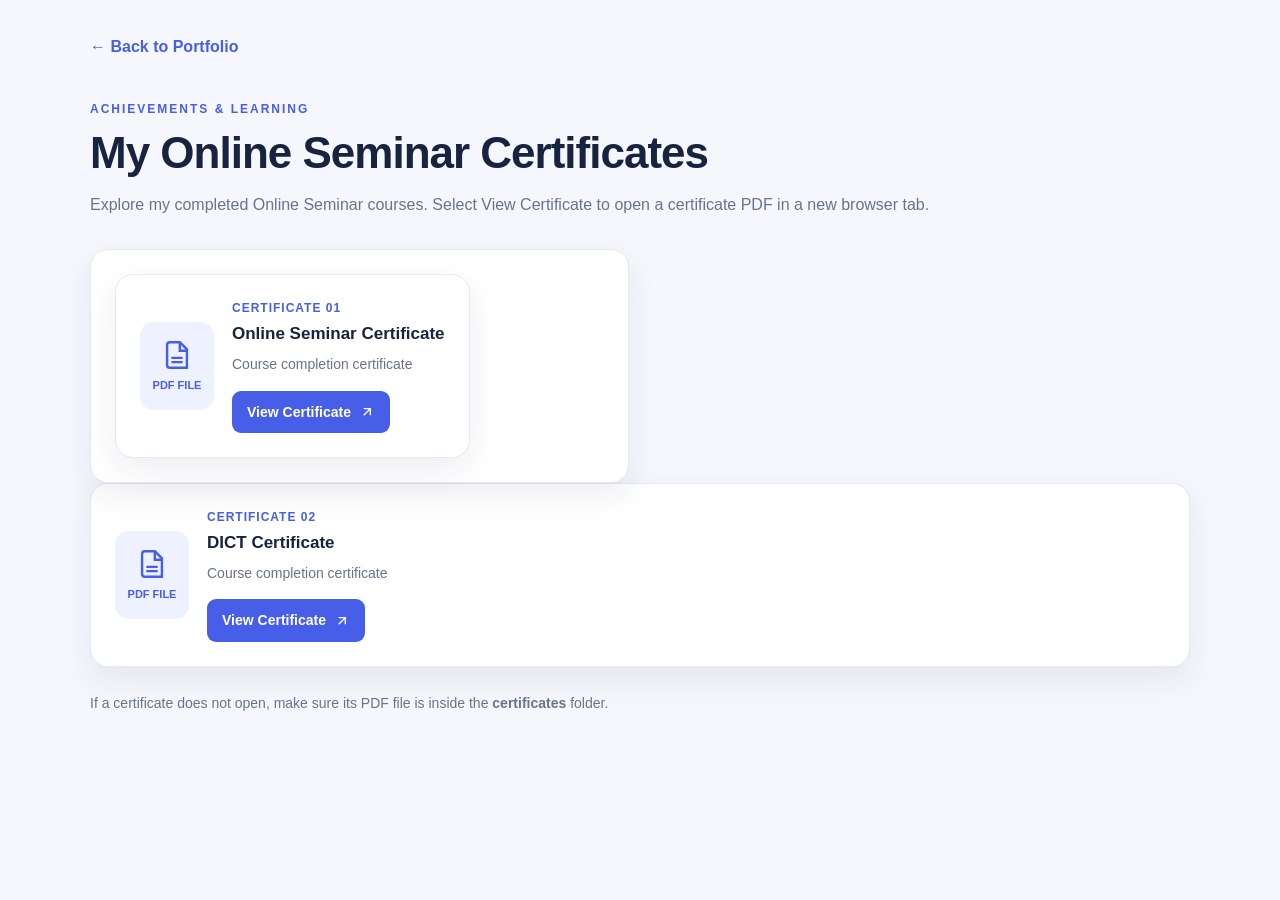
==== Online-Seminar-Certificate.html @ 8337669b "Add files via upload" ====
<!DOCTYPE html>
<html lang="en">
<head>
  <meta charset="UTF-8">
  <meta name="viewport" content="width=device-width, initial-scale=1.0">
  <title>Online Seminar Certificates | My Portfolio</title>

  <style>
    :root {
      --bg: #f5f7fc;
      --surface: #ffffff;
      --text: #17233f;
      --muted: #68748b;
      --accent: #465ee8;
      --accent-dark: #3448c5;
      --line: #e4e9f4;
      --shadow: 0 12px 32px rgba(25, 42, 85, 0.08);
    }

    * {
      box-sizing: border-box;
    }

    body {
      margin: 0;
      font-family: "Segoe UI", Arial, sans-serif;
      background: var(--bg);
      color: var(--text);
      line-height: 1.6;
    }

    .container {
      width: min(1100px, 92%);
      margin: auto;
      padding: 34px 0 60px;
    }

    .back {
      display: inline-block;
      color: var(--accent);
      text-decoration: none;
      font-weight: 700;
      margin-bottom: 28px;
    }

    .back:hover {
      color: var(--accent-dark);
    }

    .eyebrow {
      color: var(--accent);
      text-transform: uppercase;
      letter-spacing: 2px;
      font-size: 12px;
      font-weight: 800;
      margin-bottom: 8px;
    }

    h1 {
      font-size: clamp(30px, 4vw, 44px);
      line-height: 1.2;
      letter-spacing: -1px;
      margin: 0 0 12px;
    }

    .subtitle {
      color: var(--muted);
      margin: 0;
    }

    .header {
      margin-bottom: 32px;
    }

    .certificates {
      display: grid;
      grid-template-columns: repeat(2, minmax(0, 1fr));
      gap: 22px;
    }

    .certificate {
      display: flex;
      align-items: center;
      gap: 18px;
      min-width: 0;
      padding: 24px;
      background: var(--surface);
      border: 1px solid var(--line);
      border-radius: 18px;
      box-shadow: var(--shadow);
      transition: transform 0.2s, box-shadow 0.2s;
    }

    .certificate:hover {
      transform: translateY(-4px);
      box-shadow: 0 16px 38px rgba(25, 42, 85, 0.12);
    }

    .file-icon {
      flex-shrink: 0;
      width: 74px;
      height: 88px;
      border-radius: 14px;
      background: #eef1ff;
      color: var(--accent);
      display: flex;
      flex-direction: column;
      align-items: center;
      justify-content: center;
    }

    .file-icon svg {
      width: 34px;
      height: 34px;
      margin-bottom: 5px;
    }

    .file-icon span {
      font-size: 11px;
      font-weight: 900;
    }

    .details {
      flex: 1;
      min-width: 0;
    }

    .number {
      color: var(--accent);
      font-size: 12px;
      font-weight: 800;
      text-transform: uppercase;
      letter-spacing: 1px;
      margin: 0 0 4px;
    }

    .certificate h2 {
      font-size: 17px;
      line-height: 1.4;
      margin: 0 0 7px;
    }

    .description {
      font-size: 14px;
      color: var(--muted);
      margin: 0 0 15px;
    }

    .open-pdf {
      display: inline-flex;
      align-items: center;
      justify-content: center;
      gap: 8px;
      background: var(--accent);
      color: white;
      padding: 10px 15px;
      border-radius: 9px;
      text-decoration: none;
      font-size: 14px;
      font-weight: 700;
      transition: background 0.2s;
    }

    .open-pdf:hover {
      background: var(--accent-dark);
    }

    .open-pdf svg {
      width: 16px;
      height: 16px;
    }

    .note {
      margin-top: 25px;
      color: var(--muted);
      font-size: 14px;
    }

    @media (max-width: 720px) {
      .certificates {
        grid-template-columns: 1fr;
      }

      .certificate {
        padding: 20px;
      }

      .container {
        padding-top: 24px;
      }
    }

    @media (max-width: 380px) {
      .certificate {
        align-items: flex-start;
        gap: 12px;
        padding: 15px;
      }

      .file-icon {
        width: 58px;
        height: 72px;
      }

      .open-pdf {
        padding: 9px 11px;
      }
    }
  </style>
</head>

<body>
  <main class="container">
    <a class="back" href="index.html#certificates">
      &larr; Back to Portfolio
    </a>

    <header class="header">
      <p class="eyebrow">Achievements &amp; Learning</p>
      <h1>My Online Seminar Certificates</h1>
      <p class="subtitle">
        Explore my completed Online Seminar courses. Select View Certificate
        to open a certificate PDF in a new browser tab.
      </p>
    </header>

    <section class="certificates" aria-label="Online Seminar certificates">

      <article class="certificate">
        <div class<article class="certificate">
        <div class="file-icon" aria-hidden="true">
          <svg viewBox="0 0 24 24" fill="none"
            stroke="currentColor" stroke-width="1.7">
            <path d="M7 3h7l5 5v13H7a2 2 0 0 1-2-2V5a2 2 0 0 1 2-2Z"/>
            <path d="M14 3v6h5M8 14h8M8 17h8"/>
          </svg>
          <span>PDF FILE</span>
        </div>

        <div class="details">
          <p class="number">Certificate 01</p>
          <h2>Online Seminar Certificate </h2>
          <p class="description">Course completion certificate</p>
          <a class="open-pdf" href="certificates/onlineseminar1.pdf"
            target="_blank" rel="noopener noreferrer">
            View Certificate
            <svg viewBox="0 0 24 24" fill="none"
              stroke="currentColor" stroke-width="2">
              <path d="M7 17 17 7M7 7h10v10"/>
            </svg>
          </a>
        </div>
      </article>
      </section>

      <article class="certificate">
        <div class="file-icon" aria-hidden="true">
          <svg viewBox="0 0 24 24" fill="none"
            stroke="currentColor" stroke-width="1.7">
            <path d="M7 3h7l5 5v13H7a2 2 0 0 1-2-2V5a2 2 0 0 1 2-2Z"/>
            <path d="M14 3v6h5M8 14h8M8 17h8"/>
          </svg>
          <span>PDF FILE</span>
        </div>

        <div class="details">
          <p class="number">Certificate 02</p>
          <h2>DICT Certificate </h2>
          <p class="description">Course completion certificate</p>
          <a class="open-pdf" href="certificates/onlineseminar2.pdf"
            target="_blank" rel="noopener noreferrer">
            View Certificate
            <svg viewBox="0 0 24 24" fill="none"
              stroke="currentColor" stroke-width="2">
              <path d="M7 17 17 7M7 7h10v10"/>
            </svg>
          </a>
        </div>
      </article>

      <p class="note">
      If a certificate does not open, make sure its PDF file is
      inside the <strong>certificates</strong> folder.
    </p>
  </main>
</body>
</html>
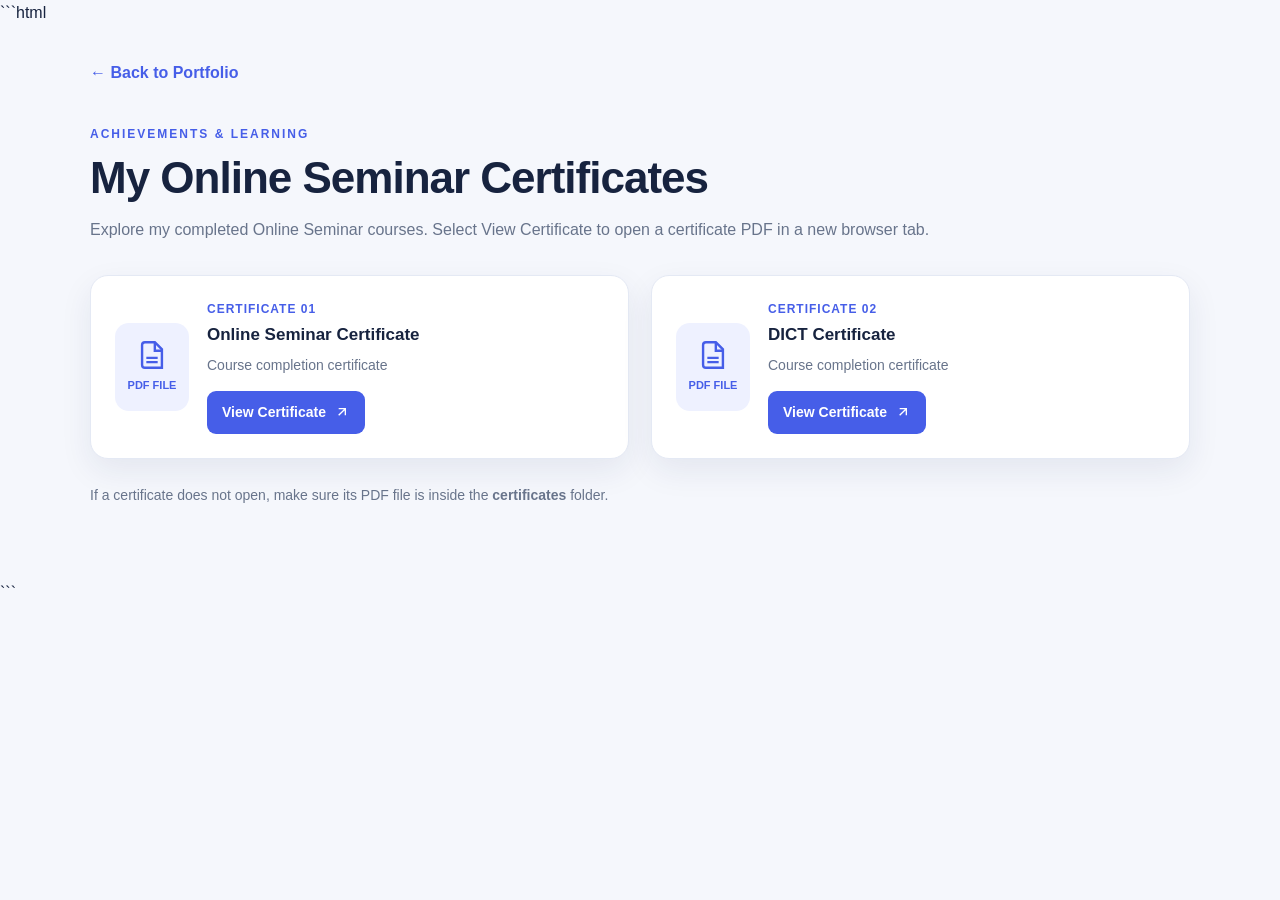
==== commit 2917cc1e: "Fix HTML structure and update certificate details" ====
--- a/Online-Seminar-Certificate.html
+++ b/Online-Seminar-Certificate.html
@@ -1,3 +1,4 @@
+```html
 <!DOCTYPE html>
 <html lang="en">
 <head>
@@ -225,34 +226,6 @@
     </header>
 
     <section class="certificates" aria-label="Online Seminar certificates">
-
-      <article class="certificate">
-        <div class<article class="certificate">
-        <div class="file-icon" aria-hidden="true">
-          <svg viewBox="0 0 24 24" fill="none"
-            stroke="currentColor" stroke-width="1.7">
-            <path d="M7 3h7l5 5v13H7a2 2 0 0 1-2-2V5a2 2 0 0 1 2-2Z"/>
-            <path d="M14 3v6h5M8 14h8M8 17h8"/>
-          </svg>
-          <span>PDF FILE</span>
-        </div>
-
-        <div class="details">
-          <p class="number">Certificate 01</p>
-          <h2>Online Seminar Certificate </h2>
-          <p class="description">Course completion certificate</p>
-          <a class="open-pdf" href="certificates/onlineseminar1.pdf"
-            target="_blank" rel="noopener noreferrer">
-            View Certificate
-            <svg viewBox="0 0 24 24" fill="none"
-              stroke="currentColor" stroke-width="2">
-              <path d="M7 17 17 7M7 7h10v10"/>
-            </svg>
-          </a>
-        </div>
-      </article>
-      </section>
-
       <article class="certificate">
         <div class="file-icon" aria-hidden="true">
           <svg viewBox="0 0 24 24" fill="none"
@@ -264,10 +237,11 @@
         </div>
 
         <div class="details">
-          <p class="number">Certificate 02</p>
-          <h2>DICT Certificate </h2>
+          <p class="number">Certificate 01</p>
+          <h2>Online Seminar Certificate</h2>
           <p class="description">Course completion certificate</p>
-          <a class="open-pdf" href="certificates/onlineseminar2.pdf"
+          <a class="open-pdf"
+            href="certificates/onlineseminar1.pdf"
             target="_blank" rel="noopener noreferrer">
             View Certificate
             <svg viewBox="0 0 24 24" fill="none"
@@ -278,10 +252,38 @@
         </div>
       </article>
 
-      <p class="note">
+      <article class="certificate">
+        <div class="file-icon" aria-hidden="true">
+          <svg viewBox="0 0 24 24" fill="none"
+            stroke="currentColor" stroke-width="1.7">
+            <path d="M7 3h7l5 5v13H7a2 2 0 0 1-2-2V5a2 2 0 0 1 2-2Z"/>
+            <path d="M14 3v6h5M8 14h8M8 17h8"/>
+          </svg>
+          <span>PDF FILE</span>
+        </div>
+
+        <div class="details">
+          <p class="number">Certificate 02</p>
+          <h2>DICT Certificate</h2>
+          <p class="description">Course completion certificate</p>
+          <a class="open-pdf"
+            href="certificates/onlineseminar2.pdf"
+            target="_blank" rel="noopener noreferrer">
+            View Certificate
+            <svg viewBox="0 0 24 24" fill="none"
+              stroke="currentColor" stroke-width="2">
+              <path d="M7 17 17 7M7 7h10v10"/>
+            </svg>
+          </a>
+        </div>
+      </article>
+    </section>
+
+    <p class="note">
       If a certificate does not open, make sure its PDF file is
       inside the <strong>certificates</strong> folder.
     </p>
   </main>
 </body>
 </html>
+```
